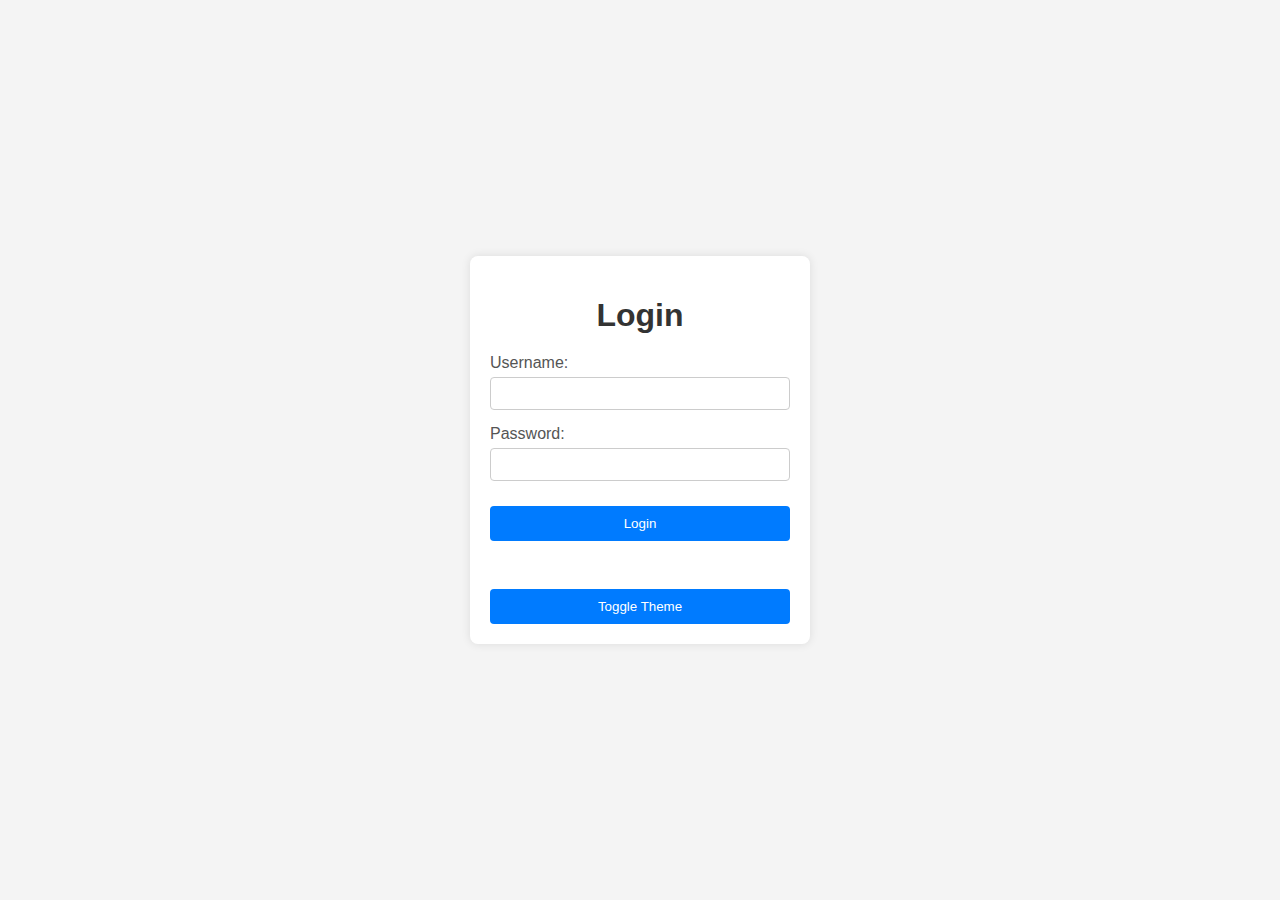
==== index.html @ 45d31650 "Update" ====
<!DOCTYPE html>
<html lang="en">
<head>
    <meta charset="UTF-8">
    <meta name="viewport" content="width=device-width, initial-scale=1.0">
    <title>E-Commerce Demo</title>
    <link rel="stylesheet" href="styles.css">
</head>

<body>
    <div class="container">
        <h1>Login</h1>
        <form id="loginForm" class="form">
            <div class="form-group">
                <label for="username">Username:</label>
                <input type="text" id="username" name="username" required>
            </div>
            <div class="form-group">
                <label for="password">Password:</label>
                <input type="password" id="password" name="password" required>
            </div>
            <input type="hidden" id="csrfToken" name="csrfToken">
            <button type="submit" class="btn">Login</button>
        </form>
        <button id="logoutButton" class="btn" style="display:none;">Logout</button>
        <br>
        <button id="themeToggle" class="btn">Toggle Theme</button>
        <br>
       
    </div>
    <script src="scripts.js"></script>
</body>

</html>
---- styles.css ----
body {
    font-family: 'Arial', sans-serif;
    background-color: #f4f4f4;
    color: #333;
    margin: 0;
    padding: 0;
    display: flex;
    justify-content: center;
    align-items: center;
    height: 100vh;
}

.container {
    background-color: #fff;
    padding: 20px;
    border-radius: 8px;
    box-shadow: 0 0 10px rgba(0, 0, 0, 0.1);
    width: 300px;
    text-align: center;
}

h1 {
    margin-bottom: 20px;
    color: #333;
}

.form {
    margin-bottom: 20px;
}

.form-group {
    margin-bottom: 15px;
    text-align: left;
}

label {
    display: block;
    margin-bottom: 5px;
    color: #555;
}

input[type="text"],
input[type="password"] {
    width: 100%;
    padding: 8px;
    box-sizing: border-box;
    border: 1px solid #ccc;
    border-radius: 4px;
}

.btn {
    background-color: #007bff;
    color: #fff;
    border: none;
    padding: 10px 20px;
    border-radius: 4px;
    cursor: pointer;
    margin-top: 10px;
    width: 100%;
}

.btn:hover {
    background-color: #0056b3;
}

.cart-items {
    margin-top: 20px;
    text-align: left;
}

body.light {
    background-color: #f4f4f4;
    color: #333;
}

body.dark {
    background-color: #333;
    color: #f4f4f4;
}

body.dark .container {
    background-color: #444;
    color: #f4f4f4;
}

body.dark .btn {
    background-color: #555;
}

body.dark .btn:hover {
    background-color: #777;
}

.login-success {
    background-color: #28a745;
    color: #fff;
    padding: 10px;
    border-radius: 4px;
    margin-top: 20px;
    display: none;
}
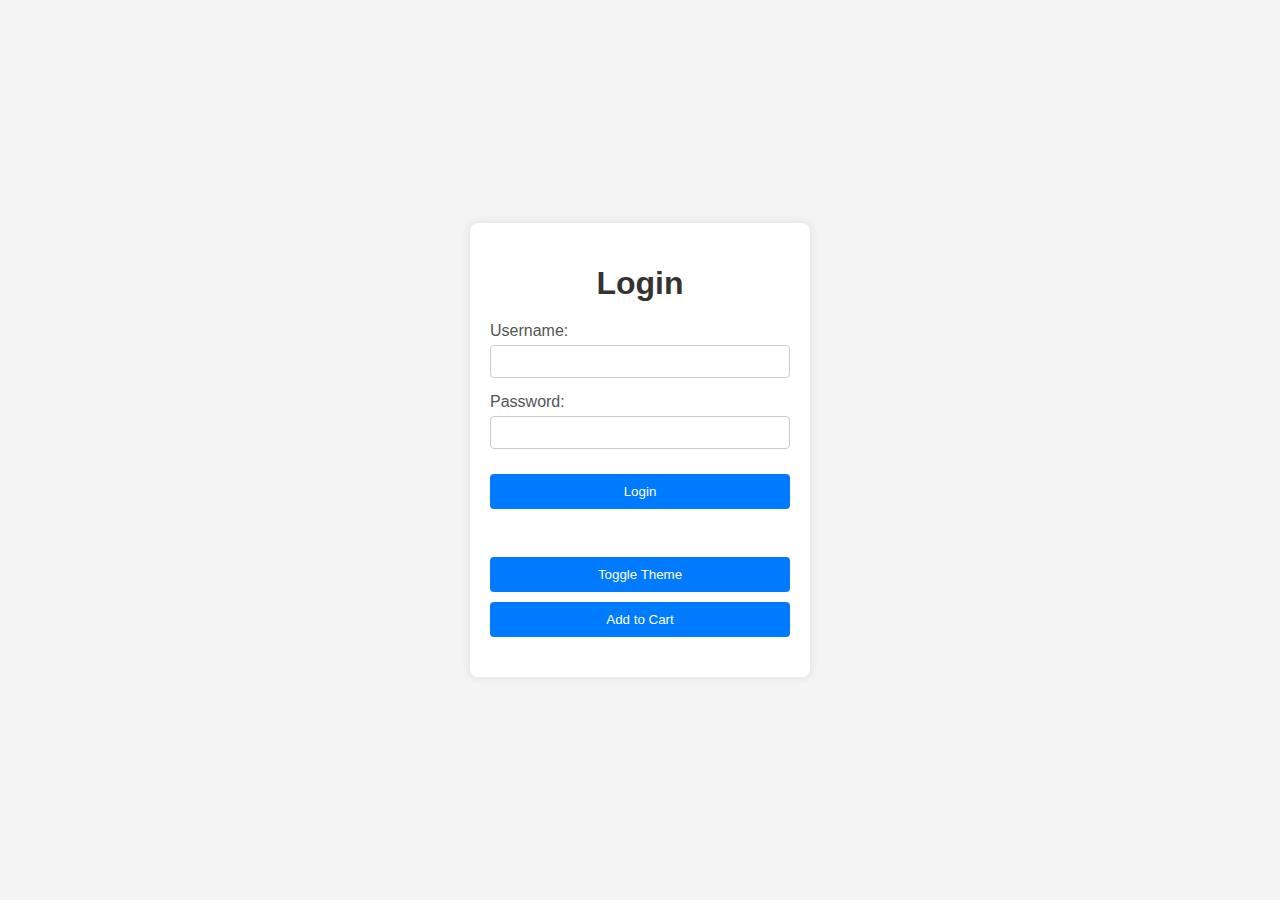
==== commit bfabfd1b: "Updated" ====
--- a/index.html
+++ b/index.html
@@ -26,6 +26,9 @@
         <br>
         <button id="themeToggle" class="btn">Toggle Theme</button>
         <br>
+        <button id="addToCartButton" class="btn">Add to Cart</button>
+        <div id="cartItems" class="cart-items"></div>
+        <div id="loginSuccess" class="login-success" style="display:none;">Login Successful</div>
        
     </div>
     <script src="scripts.js"></script>
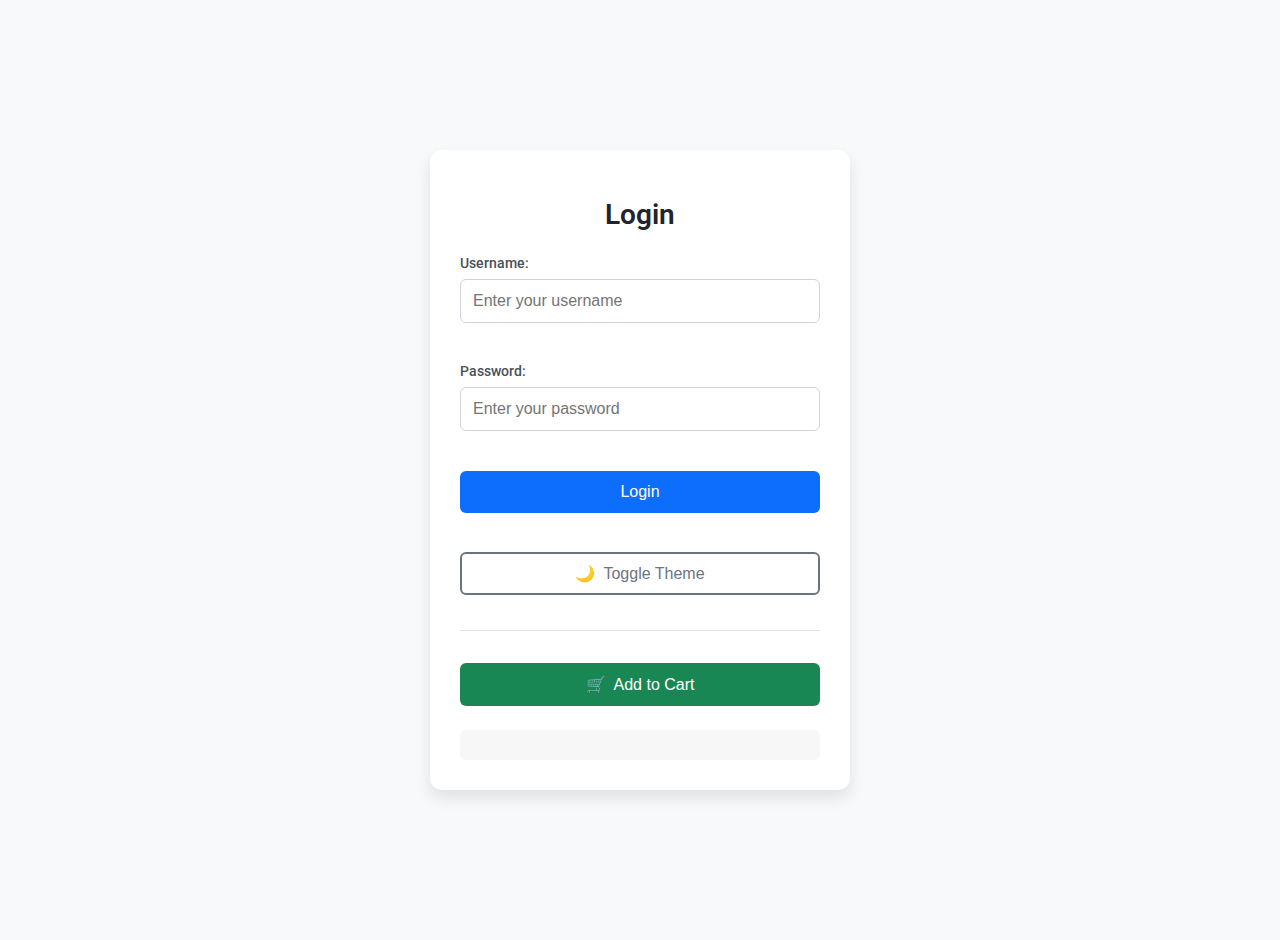
==== commit 2f5237a2: "Enhance login form with validation and improved user experience" ====
--- a/index.html
+++ b/index.html
@@ -3,35 +3,58 @@
 <head>
     <meta charset="UTF-8">
     <meta name="viewport" content="width=device-width, initial-scale=1.0">
+    <meta name="description" content="E-Commerce demo with web storage capabilities">
     <title>E-Commerce Demo</title>
+    <link rel="preconnect" href="https://fonts.googleapis.com">
+    <link rel="preconnect" href="https://fonts.gstatic.com" crossorigin>
+    <link href="https://fonts.googleapis.com/css2?family=Roboto:wght@400;500;600&display=swap" rel="stylesheet">
     <link rel="stylesheet" href="styles.css">
 </head>
 
 <body>
-    <div class="container">
+    <main class="container">
         <h1>Login</h1>
-        <form id="loginForm" class="form">
+        <form id="loginForm" class="form" novalidate>
             <div class="form-group">
                 <label for="username">Username:</label>
-                <input type="text" id="username" name="username" required>
+                <input type="text" id="username" name="username" 
+                       placeholder="Enter your username" 
+                       autocomplete="username" 
+                       pattern="[a-zA-Z0-9_]{3,20}"
+                       title="Username should be 3-20 characters and can contain letters, numbers, and underscores"
+                       required>
+                <div class="error-message" id="username-error"></div>
             </div>
             <div class="form-group">
                 <label for="password">Password:</label>
-                <input type="password" id="password" name="password" required>
+                <input type="password" id="password" name="password" 
+                       placeholder="Enter your password" 
+                       autocomplete="current-password"
+                       pattern="^(?=.*[a-z])(?=.*[A-Z])(?=.*\d).{8,}$"
+                       title="Password should be at least 8 characters with at least one uppercase letter, one lowercase letter, and one number"
+                       required>
+                <div class="error-message" id="password-error"></div>
             </div>
             <input type="hidden" id="csrfToken" name="csrfToken">
-            <button type="submit" class="btn">Login</button>
+            <button type="submit" class="btn btn-primary">Login</button>
         </form>
-        <button id="logoutButton" class="btn" style="display:none;">Logout</button>
-        <br>
-        <button id="themeToggle" class="btn">Toggle Theme</button>
-        <br>
-        <button id="addToCartButton" class="btn">Add to Cart</button>
-        <div id="cartItems" class="cart-items"></div>
-        <div id="loginSuccess" class="login-success" style="display:none;">Login Successful</div>
-       
-    </div>
+        
+        <div class="button-group">
+            <button id="logoutButton" class="btn btn-secondary" style="display:none;">Logout</button>
+            <button id="themeToggle" class="btn btn-outline">Toggle Theme</button>
+        </div>
+        
+        <section class="shopping-section">
+            <button id="addToCartButton" class="btn btn-accent">Add to Cart</button>
+            <div id="cartItems" class="cart-items">
+                <!-- Cart items will be displayed here -->
+            </div>
+        </section>
+        
+        <div id="loginSuccess" class="login-success" aria-live="polite">Login Successful</div>
+    </main>
+    
     <script src="scripts.js"></script>
+  
 </body>
-
 </html>--- a/styles.css
+++ b/styles.css
@@ -1,101 +1,369 @@
 body {
-    font-family: 'Arial', sans-serif;
-    background-color: #f4f4f4;
-    color: #333;
+    font-family: 'Roboto', 'Segoe UI', sans-serif;
+    background-color: #f8f9fa;
+    color: #212529;
     margin: 0;
     padding: 0;
     display: flex;
     justify-content: center;
     align-items: center;
-    height: 100vh;
+    min-height: 100vh;
+    transition: all 0.3s ease;
+    overflow-y: auto; 
+    padding: 20px 0;
 }
 
 .container {
     background-color: #fff;
-    padding: 20px;
-    border-radius: 8px;
-    box-shadow: 0 0 10px rgba(0, 0, 0, 0.1);
-    width: 300px;
+    padding: 30px;
+    border-radius: 12px;
+    box-shadow: 0 8px 16px rgba(0, 0, 0, 0.1);
+    width: 360px;
+    max-width: 90vw;
     text-align: center;
+    transition: all 0.3s ease;
+    margin: 20px 0;
+    max-height: 90vh;
+    overflow-y: auto; 
+    overflow-x: hidden; 
+    display: flex;
+    flex-direction: column; 
 }
 
 h1 {
-    margin-bottom: 20px;
-    color: #333;
+    margin-bottom: 24px;
+    color: #212529;
+    font-weight: 600;
+    font-size: 28px;
 }
 
 .form {
-    margin-bottom: 20px;
+    margin-bottom: 24px;
 }
 
 .form-group {
-    margin-bottom: 15px;
+    margin-bottom: 18px;
     text-align: left;
 }
 
 label {
     display: block;
-    margin-bottom: 5px;
-    color: #555;
+    margin-bottom: 8px;
+    color: #495057;
+    font-weight: 500;
+    font-size: 14px;
+}
+input:not(:focus):invalid {
+    border-color: #ced4da;
+    box-shadow: none;
 }
 
 input[type="text"],
 input[type="password"] {
     width: 100%;
-    padding: 8px;
+    padding: 12px;
     box-sizing: border-box;
-    border: 1px solid #ccc;
+    border: 1px solid #ced4da;
+    border-radius: 6px;
+    font-size: 16px;
+    transition: border-color 0.2s ease;
+}
+
+input:not(:focus):not(:placeholder-shown):invalid {
+    border-color: #ced4da;
+    box-shadow: none;
+}
+input[type="text"]:focus,
+input[type="password"]:focus {
+    border-color: #007bff;
+    outline: none;
+    box-shadow: 0 0 0 3px rgba(0, 123, 255, 0.25);
+}
+
+/* Base button styles */
+.btn {
+    border: none;
+    padding: 12px 20px;
+    border-radius: 6px;
+    cursor: pointer;
+    margin-top: 12px;
+    width: 100%;
+    font-size: 16px;
+    font-weight: 500;
+    transition: all 0.2s ease;
+    display: flex;
+    align-items: center;
+    justify-content: center;
+}
+
+/* Primary button - Login */
+.btn-primary {
+    background-color: #0d6efd;
+    color: #fff;
+}
+
+.btn-primary:hover {
+    background-color: #0b5ed7;
+    transform: translateY(-2px);
+    box-shadow: 0 4px 8px rgba(13, 110, 253, 0.2);
+}
+
+/* Secondary button - Logout */
+.btn-secondary {
+    background-color: #6c757d;
+    color: #fff;
+}
+
+.btn-secondary:hover {
+    background-color: #5c636a;
+    transform: translateY(-2px);
+    box-shadow: 0 4px 8px rgba(108, 117, 125, 0.2);
+}
+
+/* Outline button - Theme Toggle */
+.btn-outline {
+    background-color: transparent;
+    color: #6c757d;
+    border: 2px solid #6c757d;
+    padding: 10px 18px; /* Adjusted to account for border */
+}
+
+.btn-outline:hover {
+    background-color: #6c757d;
+    color: #fff;
+    transform: translateY(-2px);
+    box-shadow: 0 4px 8px rgba(108, 117, 125, 0.2);
+}
+
+/* Accent button - Add to Cart */
+.btn-accent {
+    background-color: #198754;
+    color: #fff;
+}
+
+.btn-accent:hover {
+    background-color: #157347;
+    transform: translateY(-2px);
+    box-shadow: 0 4px 8px rgba(25, 135, 84, 0.2);
+}
+
+/* Button group styling */
+.button-group {
+    display: flex;
+    gap: 10px;
+    margin: 15px 0;
+}
+
+.button-group .btn {
+    margin-top: 0; /* Remove top margin inside button group */
+}
+
+/* Shopping section styling */
+.shopping-section {
+    margin-top: 20px;
+    border-top: 1px solid rgba(0, 0, 0, 0.1);
+    padding-top: 20px;
+}
+
+/* Dark mode adjustments */
+body.dark .btn-outline {
+    color: #adb5bd;
+    border-color: #adb5bd;
+}
+
+body.dark .btn-outline:hover {
+    background-color: #adb5bd;
+    color: #212529;
+}
+
+body.dark .btn-accent {
+    background-color: #20c997;
+}
+
+body.dark .btn-accent:hover {
+    background-color: #1ba87e;
+}
+
+body.dark .shopping-section {
+    border-top-color: rgba(255, 255, 255, 0.1);
+}
+
+/* Optional: Add icons to buttons using pseudo-elements */
+.btn-outline::before {
+    content: "🌙";
+    margin-right: 8px;
+}
+
+.btn-accent::before {
+    content: "🛒";
+    margin-right: 8px;
+}
+.cart-items {
+    margin-top: 24px;
+    text-align: left;
+    background-color: rgba(0, 0, 0, 0.03);
+    padding: 15px;
+    border-radius: 6px;
+    max-height: 200px; 
+    overflow-y: auto; 
+    word-break: break-word; 
+}
+
+
+/* Light and Dark modes */
+body.light {
+    background-color: #f8f9fa;
+    color: #212529;
+}
+
+body.dark {
+    background-color: #121212;
+    color: #e9ecef;
+}
+
+body.dark .container {
+    background-color: #222;
+    color: #e9ecef;
+    box-shadow: 0 8px 16px rgba(0, 0, 0, 0.3);
+}
+
+body.dark h1 {
+    color: #e9ecef;
+}
+
+body.dark label {
+    color: #ced4da;
+}
+
+body.dark input[type="text"],
+body.dark input[type="password"] {
+    background-color: #333;
+    border-color: #495057;
+    color: #e9ecef;
+}
+
+body.dark input[type="text"]:focus,
+body.dark input[type="password"]:focus {
+    box-shadow: 0 0 0 3px rgba(13, 110, 253, 0.4);
+}
+
+body.dark .btn {
+    background-color: #0d6efd;
+}
+
+body.dark .btn:hover {
+    background-color: #0b5ed7;
+}
+
+body.dark .cart-items {
+    background-color: rgba(255, 255, 255, 0.05);
+}
+
+.login-success {
+    background-color: #198754;
+    color: #fff;
+    padding: 15px;
+    border-radius: 6px;
+    margin-top: 24px;
+    display: none;
+    font-weight: 500;
+    animation: fadeIn 0.5s;
+}
+
+@keyframes fadeIn {
+    from { opacity: 0; transform: translateY(-10px); }
+    to { opacity: 1; transform: translateY(0); }
+}
+
+.error-message {
+    color: #dc3545;
+    font-size: 12px;
+    margin-top: 5px;
+    font-weight: 500;
+    min-height: 17px;
+    transition: all 0.2s ease;
+}
+
+input:invalid {
+    border-color: #dc3545;
+}
+
+input:invalid:focus {
+    border-color: #dc3545;
+    box-shadow: 0 0 0 3px rgba(220, 53, 69, 0.25);
+}
+
+body.dark .error-message {
+    color: #ff6b6b;
+}
+
+body.dark input:invalid {
+    border-color: #ff6b6b;
+}
+
+body.dark input:invalid:focus {
+    box-shadow: 0 0 0 3px rgba(255, 107, 107, 0.4);
+}
+
+/* Custom scrollbar styling */
+::-webkit-scrollbar {
+    width: 8px;
+}
+
+::-webkit-scrollbar-track {
+    background: #f1f1f1;
+    border-radius: 10px;
+}
+
+::-webkit-scrollbar-thumb {
+    background: #c1c1c1;
+    border-radius: 10px;
+}
+
+::-webkit-scrollbar-thumb:hover {
+    background: #888;
+}
+
+/* Dark mode scrollbar */
+body.dark ::-webkit-scrollbar-track {
+    background: #2d2d2d;
+}
+
+body.dark ::-webkit-scrollbar-thumb {
+    background: #4d4d4d;
+}
+
+body.dark ::-webkit-scrollbar-thumb:hover {
+    background: #5d5d5d;
+}
+
+/* Custom scrollbar specifically for cart items */
+.cart-items::-webkit-scrollbar {
+    width: 6px;
+}
+
+.cart-items::-webkit-scrollbar-track {
+    background: rgba(0, 0, 0, 0.02);
     border-radius: 4px;
 }
 
-.btn {
-    background-color: #007bff;
-    color: #fff;
-    border: none;
-    padding: 10px 20px;
+.cart-items::-webkit-scrollbar-thumb {
+    background: rgba(0, 0, 0, 0.1);
     border-radius: 4px;
-    cursor: pointer;
-    margin-top: 10px;
-    width: 100%;
-}
-
-.btn:hover {
-    background-color: #0056b3;
-}
-
-.cart-items {
-    margin-top: 20px;
-    text-align: left;
-}
-
-body.light {
-    background-color: #f4f4f4;
-    color: #333;
-}
-
-body.dark {
-    background-color: #333;
-    color: #f4f4f4;
-}
-
-body.dark .container {
-    background-color: #444;
-    color: #f4f4f4;
-}
-
-body.dark .btn {
-    background-color: #555;
-}
-
-body.dark .btn:hover {
-    background-color: #777;
-}
-
-.login-success {
-    background-color: #28a745;
-    color: #fff;
-    padding: 10px;
-    border-radius: 4px;
-    margin-top: 20px;
-    display: none;
+}
+
+.cart-items::-webkit-scrollbar-thumb:hover {
+    background: rgba(0, 0, 0, 0.15);
+}
+
+body.dark .cart-items::-webkit-scrollbar-track {
+    background: rgba(255, 255, 255, 0.05);
+}
+
+body.dark .cart-items::-webkit-scrollbar-thumb {
+    background: rgba(255, 255, 255, 0.1);
+}
+
+body.dark .cart-items::-webkit-scrollbar-thumb:hover {
+    background: rgba(255, 255, 255, 0.15);
 }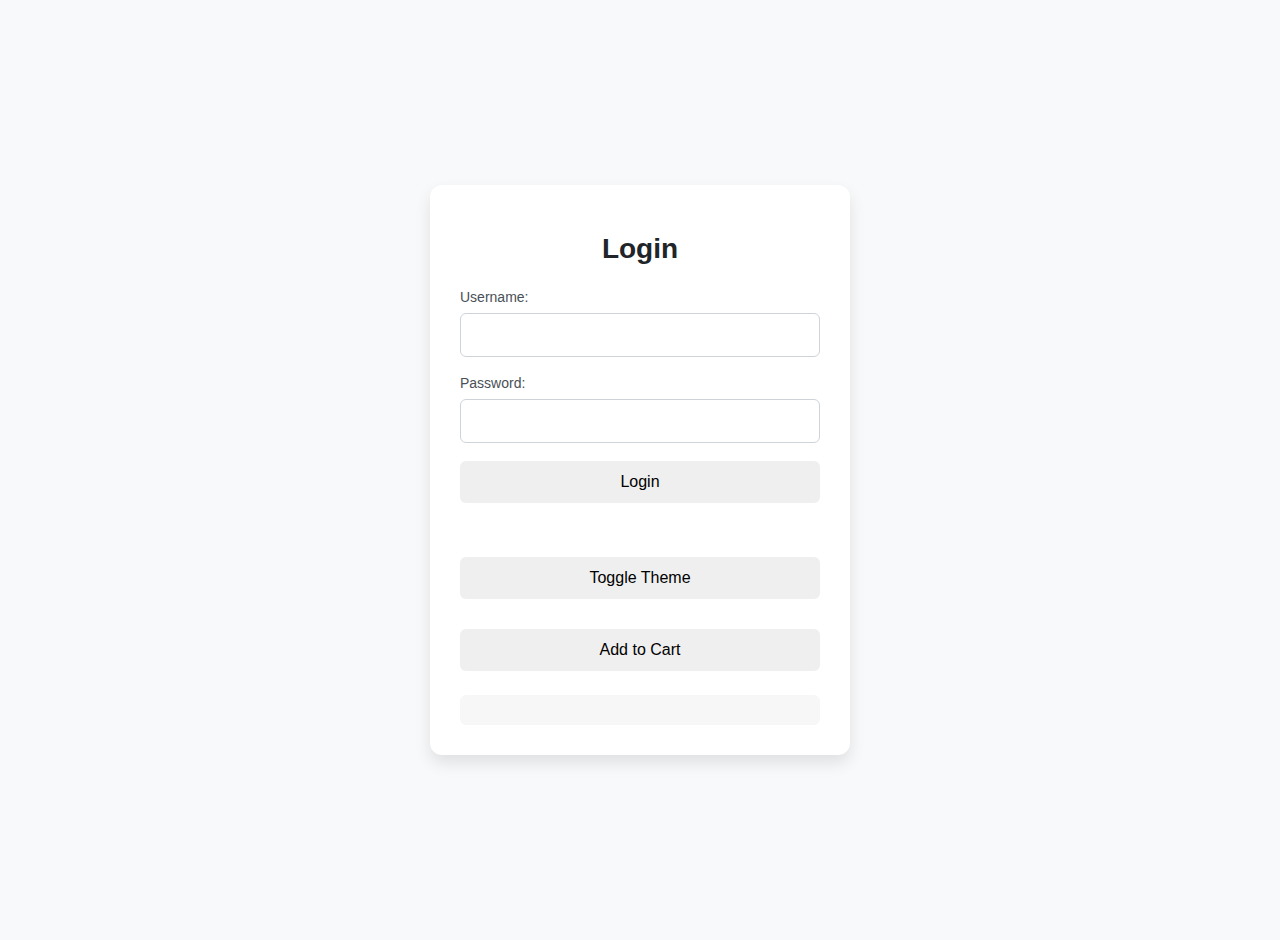
==== commit 385bcd4f: "new updates added" ====
--- a/index.html
+++ b/index.html
@@ -3,58 +3,34 @@
 <head>
     <meta charset="UTF-8">
     <meta name="viewport" content="width=device-width, initial-scale=1.0">
-    <meta name="description" content="E-Commerce demo with web storage capabilities">
-    <title>E-Commerce Demo</title>
-    <link rel="preconnect" href="https://fonts.googleapis.com">
-    <link rel="preconnect" href="https://fonts.gstatic.com" crossorigin>
-    <link href="https://fonts.googleapis.com/css2?family=Roboto:wght@400;500;600&display=swap" rel="stylesheet">
+    <title>E-Commerce Demo page</title>
     <link rel="stylesheet" href="styles.css">
 </head>
 
 <body>
-    <main class="container">
+    <div class="container">
         <h1>Login</h1>
-        <form id="loginForm" class="form" novalidate>
+        <form id="loginForm" class="form">
             <div class="form-group">
                 <label for="username">Username:</label>
-                <input type="text" id="username" name="username" 
-                       placeholder="Enter your username" 
-                       autocomplete="username" 
-                       pattern="[a-zA-Z0-9_]{3,20}"
-                       title="Username should be 3-20 characters and can contain letters, numbers, and underscores"
-                       required>
-                <div class="error-message" id="username-error"></div>
+                <input type="text" id="username" name="username" required>
             </div>
             <div class="form-group">
                 <label for="password">Password:</label>
-                <input type="password" id="password" name="password" 
-                       placeholder="Enter your password" 
-                       autocomplete="current-password"
-                       pattern="^(?=.*[a-z])(?=.*[A-Z])(?=.*\d).{8,}$"
-                       title="Password should be at least 8 characters with at least one uppercase letter, one lowercase letter, and one number"
-                       required>
-                <div class="error-message" id="password-error"></div>
+                <input type="password" id="password" name="password" required>
             </div>
             <input type="hidden" id="csrfToken" name="csrfToken">
-            <button type="submit" class="btn btn-primary">Login</button>
+            <button type="submit" class="btn">Login</button>
         </form>
-        
-        <div class="button-group">
-            <button id="logoutButton" class="btn btn-secondary" style="display:none;">Logout</button>
-            <button id="themeToggle" class="btn btn-outline">Toggle Theme</button>
-        </div>
-        
-        <section class="shopping-section">
-            <button id="addToCartButton" class="btn btn-accent">Add to Cart</button>
-            <div id="cartItems" class="cart-items">
-                <!-- Cart items will be displayed here -->
-            </div>
-        </section>
-        
-        <div id="loginSuccess" class="login-success" aria-live="polite">Login Successful</div>
-    </main>
-    
+        <button id="logoutButton" class="btn" style="display:none;">Logout</button>
+        <br>
+        <button id="themeToggle" class="btn">Toggle Theme</button>
+        <br>
+        <button id="addToCartButton" class="btn">Add to Cart</button>
+        <div id="cartItems" class="cart-items"></div>
+        <div id="loginSuccess" class="login-success" style="display:none;">Login Successful</div>
+    </div>
     <script src="scripts.js"></script>
-  
 </body>
+
 </html>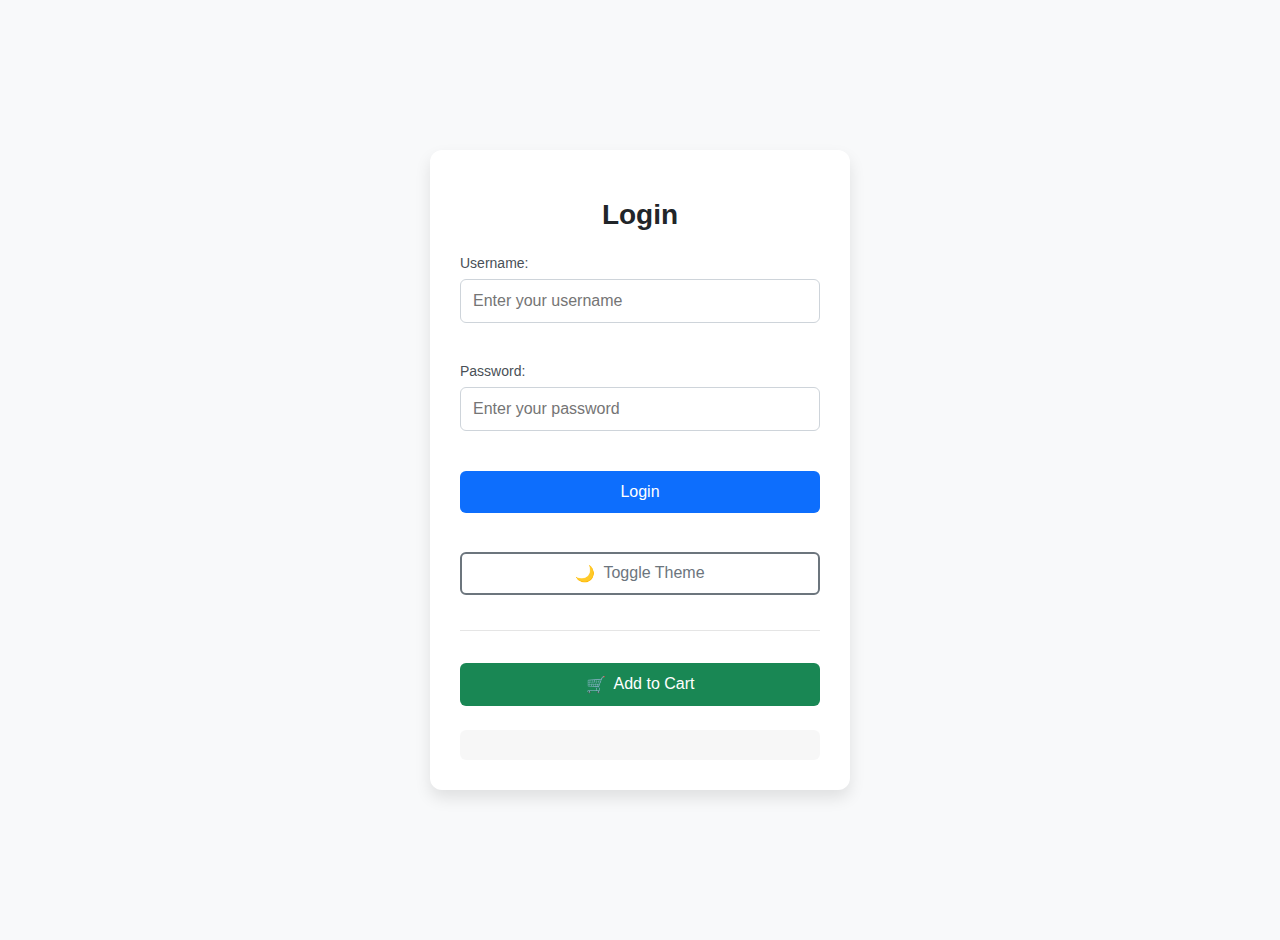
==== commit 81ac907a: "Merge branch 'main' of https://github.com/ALU-BSE/web-storage-activity-cool_coders" ====
--- a/index.html
+++ b/index.html
@@ -3,34 +3,54 @@
 <head>
     <meta charset="UTF-8">
     <meta name="viewport" content="width=device-width, initial-scale=1.0">
-    <title>E-Commerce Demo page</title>
+    <title>E-Commerce Demo</title>
     <link rel="stylesheet" href="styles.css">
 </head>
 
 <body>
-    <div class="container">
+    <main class="container">
         <h1>Login</h1>
-        <form id="loginForm" class="form">
+        <form id="loginForm" class="form" novalidate>
             <div class="form-group">
                 <label for="username">Username:</label>
-                <input type="text" id="username" name="username" required>
+                <input type="text" id="username" name="username" 
+                       placeholder="Enter your username" 
+                       autocomplete="username" 
+                       pattern="[a-zA-Z0-9_]{3,20}"
+                       title="Username should be 3-20 characters and can contain letters, numbers, and underscores"
+                       required>
+                <div class="error-message" id="username-error"></div>
             </div>
             <div class="form-group">
                 <label for="password">Password:</label>
-                <input type="password" id="password" name="password" required>
+                <input type="password" id="password" name="password" 
+                       placeholder="Enter your password" 
+                       autocomplete="current-password"
+                       pattern="^(?=.*[a-z])(?=.*[A-Z])(?=.*\d).{8,}$"
+                       title="Password should be at least 8 characters with at least one uppercase letter, one lowercase letter, and one number"
+                       required>
+                <div class="error-message" id="password-error"></div>
             </div>
             <input type="hidden" id="csrfToken" name="csrfToken">
-            <button type="submit" class="btn">Login</button>
+            <button type="submit" class="btn btn-primary">Login</button>
         </form>
-        <button id="logoutButton" class="btn" style="display:none;">Logout</button>
-        <br>
-        <button id="themeToggle" class="btn">Toggle Theme</button>
-        <br>
-        <button id="addToCartButton" class="btn">Add to Cart</button>
-        <div id="cartItems" class="cart-items"></div>
-        <div id="loginSuccess" class="login-success" style="display:none;">Login Successful</div>
-    </div>
+        
+        <div class="button-group">
+            <button id="logoutButton" class="btn btn-secondary" style="display:none;">Logout</button>
+            <button id="themeToggle" class="btn btn-outline">Toggle Theme</button>
+        </div>
+        
+        <section class="shopping-section">
+            <button id="addToCartButton" class="btn btn-accent">Add to Cart</button>
+            <div id="cartItems" class="cart-items">
+                <!-- Cart items will be displayed here -->
+            </div>
+        </section>
+        
+        <div id="loginSuccess" class="login-success" aria-live="polite">Login Successful</div>
+    </main>
+    
     <script src="scripts.js"></script>
+  
 </body>
-
 </html>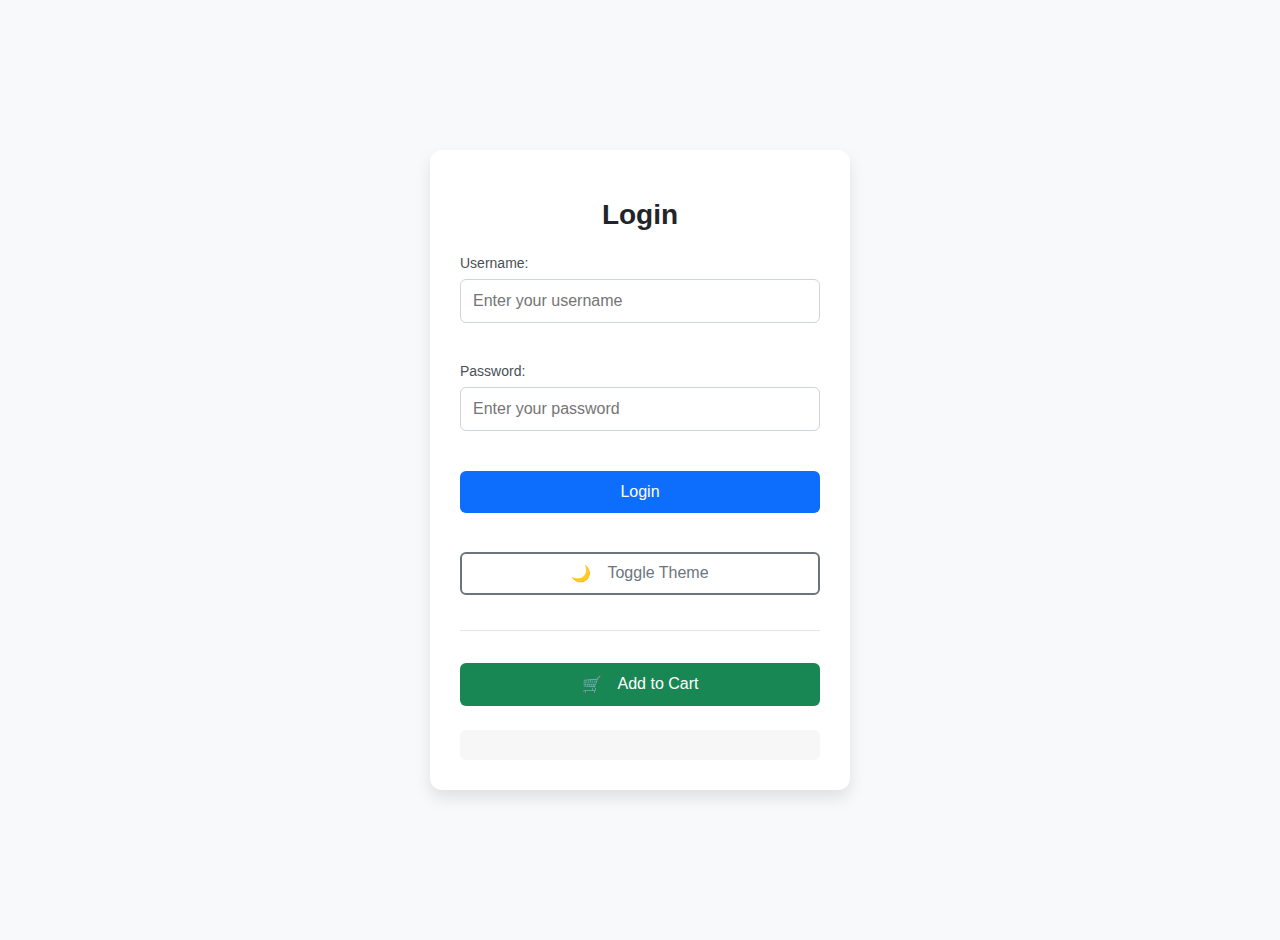
==== commit 4ab4443b: "updtes" ====
--- a/index.html
+++ b/index.html
@@ -3,7 +3,7 @@
 <head>
     <meta charset="UTF-8">
     <meta name="viewport" content="width=device-width, initial-scale=1.0">
-    <title>E-Commerce Demo</title>
+    <title>E-Commerce Demo page</title>
     <link rel="stylesheet" href="styles.css">
 </head>
 
@@ -43,7 +43,7 @@
         <section class="shopping-section">
             <button id="addToCartButton" class="btn btn-accent">Add to Cart</button>
             <div id="cartItems" class="cart-items">
-                <!-- Cart items will be displayed here -->
+                <!-- Cart item will be displayed here -->
             </div>
         </section>
         
--- a/styles.css
+++ b/styles.css
@@ -35,6 +35,7 @@
     color: #212529;
     font-weight: 600;
     font-size: 28px;
+
 }
 
 .form {
@@ -94,6 +95,7 @@
     display: flex;
     align-items: center;
     justify-content: center;
+    gap: 8px;
 }
 
 /* Primary button - Login */
@@ -112,6 +114,7 @@
 .btn-secondary {
     background-color: #6c757d;
     color: #fff;
+    
 }
 
 .btn-secondary:hover {
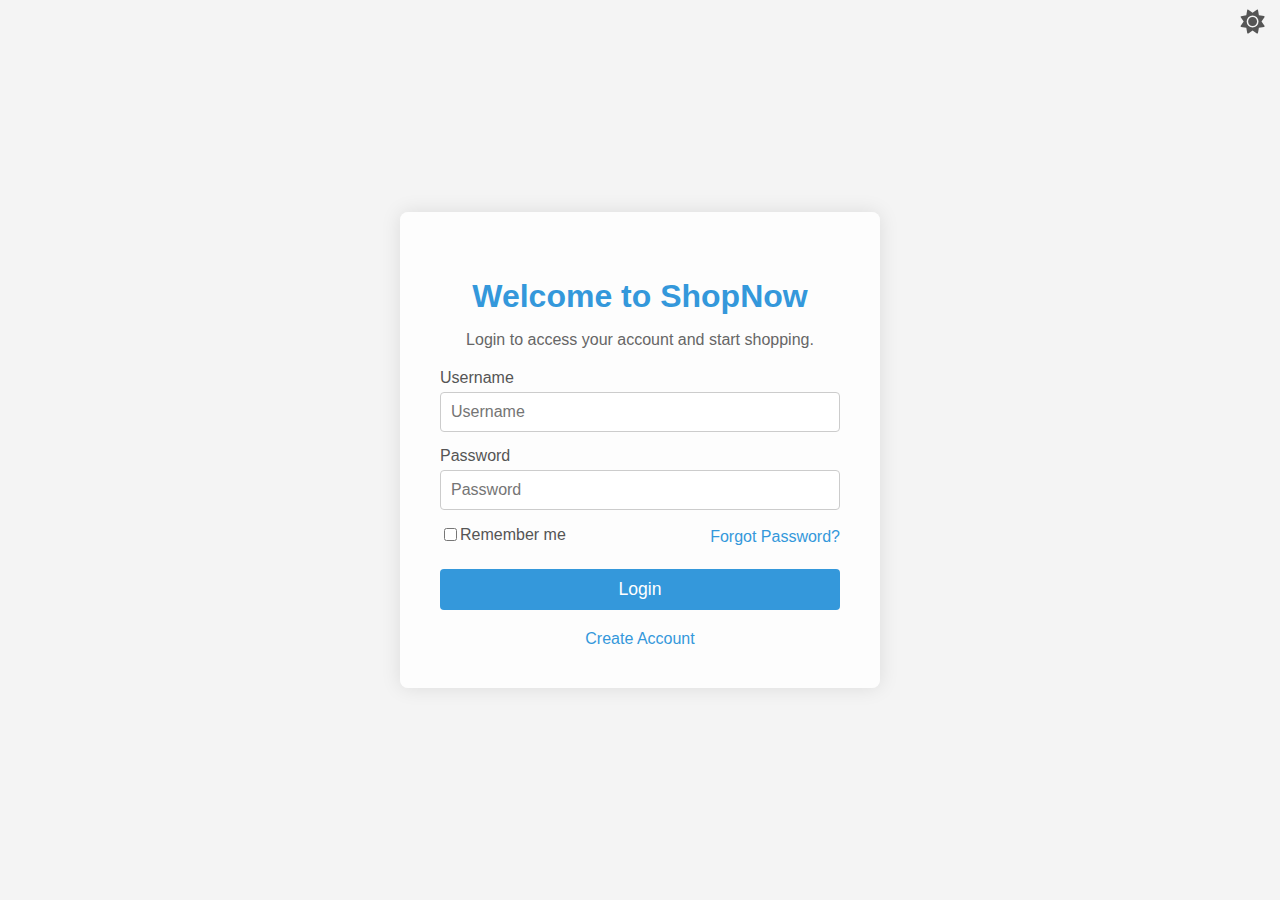
==== commit 258edda7: "Add shopping cart page and theme toggle functionality" ====
--- a/index.html
+++ b/index.html
@@ -3,54 +3,48 @@
 <head>
     <meta charset="UTF-8">
     <meta name="viewport" content="width=device-width, initial-scale=1.0">
-    <title>E-Commerce Demo page</title>
+    <title>ShopNow Login Page</title>
     <link rel="stylesheet" href="styles.css">
+    <link rel="stylesheet" href="https://cdnjs.cloudflare.com/ajax/libs/font-awesome/6.0.0-beta3/css/all.min.css">
 </head>
+<body>
+    <!-- Theme Toggle -->
+    <div class="theme-toggle-container">
+        <input type="checkbox" id="themeToggle" class="theme-toggle">
+        <label for="themeToggle" class="theme-toggle-label">
+            <i class="fas fa-sun" id="sunIcon"></i>
+            <i class="fas fa-moon" id="moonIcon"></i>
+        </label>
+    </div>
 
-<body>
-    <main class="container">
-        <h1>Login</h1>
-        <form id="loginForm" class="form" novalidate>
-            <div class="form-group">
-                <label for="username">Username:</label>
-                <input type="text" id="username" name="username" 
-                       placeholder="Enter your username" 
-                       autocomplete="username" 
-                       pattern="[a-zA-Z0-9_]{3,20}"
-                       title="Username should be 3-20 characters and can contain letters, numbers, and underscores"
-                       required>
-                <div class="error-message" id="username-error"></div>
+    <!-- Login Form -->
+    <div class="login-container">
+        <div class="login-card">
+            <h2>Welcome to ShopNow</h2>
+            <p>Login to access your account and start shopping.</p>
+            <form id="login-form" onsubmit="login(event)">
+                <div class="form-group">
+                    <label for="username">Username</label>
+                    <input type="text" id="username" placeholder="Username" required>
+                </div>
+                <div class="form-group">
+                    <label for="password">Password</label>
+                    <input type="password" id="password" placeholder="Password" required>
+                </div>
+                <div class="form-options">
+                    <label>
+                        <input type="checkbox"> Remember me
+                    </label>
+                    <a href="#">Forgot Password?</a>
+                </div>
+                <button type="submit" class="btn">Login</button>
+            </form>
+            <div class="create-account">
+                <a href="#">Create Account</a>
             </div>
-            <div class="form-group">
-                <label for="password">Password:</label>
-                <input type="password" id="password" name="password" 
-                       placeholder="Enter your password" 
-                       autocomplete="current-password"
-                       pattern="^(?=.*[a-z])(?=.*[A-Z])(?=.*\d).{8,}$"
-                       title="Password should be at least 8 characters with at least one uppercase letter, one lowercase letter, and one number"
-                       required>
-                <div class="error-message" id="password-error"></div>
-            </div>
-            <input type="hidden" id="csrfToken" name="csrfToken">
-            <button type="submit" class="btn btn-primary">Login</button>
-        </form>
-        
-        <div class="button-group">
-            <button id="logoutButton" class="btn btn-secondary" style="display:none;">Logout</button>
-            <button id="themeToggle" class="btn btn-outline">Toggle Theme</button>
         </div>
-        
-        <section class="shopping-section">
-            <button id="addToCartButton" class="btn btn-accent">Add to Cart</button>
-            <div id="cartItems" class="cart-items">
-                <!-- Cart item will be displayed here -->
-            </div>
-        </section>
-        
-        <div id="loginSuccess" class="login-success" aria-live="polite">Login Successful</div>
-    </main>
-    
+    </div>
     <script src="scripts.js"></script>
-  
+    <script src="toogle.js"></script>
 </body>
 </html>--- a/styles.css
+++ b/styles.css
@@ -1,372 +1,392 @@
+/* General styles */
 body {
-    font-family: 'Roboto', 'Segoe UI', sans-serif;
-    background-color: #f8f9fa;
-    color: #212529;
+    font-family: 'Arial', sans-serif;
+    background-color: #f4f4f4;
+    color: #333;
     margin: 0;
     padding: 0;
+}
+
+body.dark-mode {
+    background-color: #333;
+    color: #f4f4f4;
+}
+
+body.dark-mode .login-card {
+    background-color: rgba(0, 0, 0, 0.8);
+    color: #f4f4f4;
+}
+
+/* Theme toggle styles */
+.theme-toggle-container {
+    position: fixed;
+    top: 10px;
+    right: 10px;
+}
+
+.theme-toggle {
+    display: none;
+}
+
+.theme-toggle-label {
+    display: flex;
+    align-items: center;
+    cursor: pointer;
+}
+
+.theme-toggle-label i {
+    font-size: 1.5rem;
+    margin: 0 5px;
+}
+
+.theme-toggle:checked + .theme-toggle-label .fa-moon {
+    display: block;
+}
+
+.theme-toggle:checked + .theme-toggle-label .fa-sun {
+    display: none;
+}
+
+.theme-toggle:not(:checked) + .theme-toggle-label .fa-moon {
+    display: none;
+}
+
+.theme-toggle:not(:checked) + .theme-toggle-label .fa-sun {
+    display: block;
+}
+
+
+/* Header styles */
+header {
+    background-color: #3498db;
+    padding: 15px 30px;
+    display: flex;
+    justify-content: space-between;
+    align-items: center;
+    box-shadow: 0px 2px 10px rgba(0, 0, 0, 0.1);
+}
+
+header.dark-mode {
+    background-color: #2c3e50;
+}
+
+.header-content {
+    display: flex;
+    justify-content: space-between;
+    align-items: center;
+    width: 100%;
+}
+
+h1 {
+    color: white;
+    font-size: 1.8rem;
+    margin: 0;
+    font-weight: 600;
+}
+
+.cart-icon {
+    color: #fff;
+    font-size: 1rem;
+}
+
+.cart-icon a {
+    color: #fff;
+    text-decoration: none;
+    font-weight: bold;
+}
+
+.cart-icon a:hover {
+    text-decoration: underline;
+}
+
+#cartCount {
+    font-weight: bold;
+}
+
+#logoutButton {
+    background-color: #fff;
+    color: #000;
+    border: none;
+    width: 100px;
+    padding: 10px 20px;
+    border-radius: 4px;
+    cursor: pointer;
+    font-size: 1rem;
+    transition: background-color 0.3s ease;
+}
+
+#logoutButton:hover {
+    background-color: #c0392b;
+}
+
+/* Login page styles */
+.login-container {
     display: flex;
     justify-content: center;
     align-items: center;
-    min-height: 100vh;
-    transition: all 0.3s ease;
-    overflow-y: auto; 
-    padding: 20px 0;
-}
-
-.container {
-    background-color: #fff;
-    padding: 30px;
-    border-radius: 12px;
-    box-shadow: 0 8px 16px rgba(0, 0, 0, 0.1);
-    width: 360px;
-    max-width: 90vw;
+    height: 100vh;
+    width: 100%;
+}
+
+.login-card {
+    background-color: rgba(255, 255, 255, 0.8);
+    padding: 40px;
+    border-radius: 8px;
+    box-shadow: 0 0 20px rgba(0, 0, 0, 0.1);
     text-align: center;
-    transition: all 0.3s ease;
-    margin: 20px 0;
-    max-height: 90vh;
-    overflow-y: auto; 
-    overflow-x: hidden; 
-    display: flex;
-    flex-direction: column; 
-}
-
-h1 {
-    margin-bottom: 24px;
-    color: #212529;
-    font-weight: 600;
-    font-size: 28px;
-
-}
-
-.form {
-    margin-bottom: 24px;
+    color: #333;
+    width: 100%;
+    max-width: 400px;
+}
+
+h2 {
+    color: #3498db;
+    font-size: 2rem;
+    margin-bottom: 10px;
+}
+
+p {
+    color: #666;
+    margin-bottom: 20px;
 }
 
 .form-group {
-    margin-bottom: 18px;
+    margin-bottom: 15px;
     text-align: left;
 }
 
 label {
     display: block;
-    margin-bottom: 8px;
-    color: #495057;
-    font-weight: 500;
-    font-size: 14px;
-}
-input:not(:focus):invalid {
-    border-color: #ced4da;
-    box-shadow: none;
+    margin-bottom: 5px;
+    color: #555;
 }
 
 input[type="text"],
 input[type="password"] {
     width: 100%;
-    padding: 12px;
+    padding: 10px;
     box-sizing: border-box;
-    border: 1px solid #ced4da;
-    border-radius: 6px;
-    font-size: 16px;
-    transition: border-color 0.2s ease;
-}
-
-input:not(:focus):not(:placeholder-shown):invalid {
-    border-color: #ced4da;
-    box-shadow: none;
-}
-input[type="text"]:focus,
-input[type="password"]:focus {
-    border-color: #007bff;
-    outline: none;
-    box-shadow: 0 0 0 3px rgba(0, 123, 255, 0.25);
-}
-
-/* Base button styles */
+    border: 1px solid #ccc;
+    border-radius: 4px;
+    font-size: 1rem;
+}
+
+.form-options {
+    display: flex;
+    justify-content: space-between;
+    align-items: center;
+    margin-bottom: 20px;
+}
+
+.form-options label {
+    display: flex;
+    align-items: center;
+    color: #555;
+}
+
+.form-options a {
+    color: #3498db;
+    text-decoration: none;
+}
+
+.form-options a:hover {
+    text-decoration: underline;
+}
+
 .btn {
+    background-color: #3498db;
+    color: #fff;
     border: none;
-    padding: 12px 20px;
-    border-radius: 6px;
-    cursor: pointer;
-    margin-top: 12px;
-    width: 100%;
-    font-size: 16px;
-    font-weight: 500;
-    transition: all 0.2s ease;
-    display: flex;
-    align-items: center;
-    justify-content: center;
-    gap: 8px;
-}
-
-/* Primary button - Login */
-.btn-primary {
-    background-color: #0d6efd;
-    color: #fff;
-}
-
-.btn-primary:hover {
-    background-color: #0b5ed7;
-    transform: translateY(-2px);
-    box-shadow: 0 4px 8px rgba(13, 110, 253, 0.2);
-}
-
-/* Secondary button - Logout */
-.btn-secondary {
-    background-color: #6c757d;
-    color: #fff;
-    
-}
-
-.btn-secondary:hover {
-    background-color: #5c636a;
-    transform: translateY(-2px);
-    box-shadow: 0 4px 8px rgba(108, 117, 125, 0.2);
-}
-
-/* Outline button - Theme Toggle */
-.btn-outline {
-    background-color: transparent;
-    color: #6c757d;
-    border: 2px solid #6c757d;
-    padding: 10px 18px; /* Adjusted to account for border */
-}
-
-.btn-outline:hover {
-    background-color: #6c757d;
-    color: #fff;
-    transform: translateY(-2px);
-    box-shadow: 0 4px 8px rgba(108, 117, 125, 0.2);
-}
-
-/* Accent button - Add to Cart */
-.btn-accent {
-    background-color: #198754;
-    color: #fff;
-}
-
-.btn-accent:hover {
-    background-color: #157347;
-    transform: translateY(-2px);
-    box-shadow: 0 4px 8px rgba(25, 135, 84, 0.2);
-}
-
-/* Button group styling */
-.button-group {
-    display: flex;
-    gap: 10px;
-    margin: 15px 0;
-}
-
-.button-group .btn {
-    margin-top: 0; /* Remove top margin inside button group */
-}
-
-/* Shopping section styling */
-.shopping-section {
+    padding: 10px 20px;
+    border-radius: 4px;
+    cursor: pointer;
+    width: 100%;
+    font-size: 1.1rem;
+}
+
+.btn:hover {
+    background-color: #2980b9;
+}
+
+.create-account {
     margin-top: 20px;
-    border-top: 1px solid rgba(0, 0, 0, 0.1);
-    padding-top: 20px;
-}
-
-/* Dark mode adjustments */
-body.dark .btn-outline {
-    color: #adb5bd;
-    border-color: #adb5bd;
-}
-
-body.dark .btn-outline:hover {
-    background-color: #adb5bd;
-    color: #212529;
-}
-
-body.dark .btn-accent {
-    background-color: #20c997;
-}
-
-body.dark .btn-accent:hover {
-    background-color: #1ba87e;
-}
-
-body.dark .shopping-section {
-    border-top-color: rgba(255, 255, 255, 0.1);
-}
-
-/* Optional: Add icons to buttons using pseudo-elements */
-.btn-outline::before {
-    content: "🌙";
-    margin-right: 8px;
-}
-
-.btn-accent::before {
-    content: "🛒";
-    margin-right: 8px;
-}
+}
+
+.create-account a {
+    color: #3498db;
+    text-decoration: none;
+}
+
+.create-account a:hover {
+    text-decoration: underline;
+}
+
+/* Additional styles for the shopping dashboard */
+.dashboard-container {
+   
+    padding: 20px;
+    text-align: center;
+}
+
+h1 {
+    font-size: 2rem;
+    margin-bottom: 20px;
+    color: #000;
+}
+
+.product-grid {
+    display: grid;
+    grid-template-columns: repeat(3, 1fr);
+    gap: 20px;
+    max-width: 1200px;
+    margin: 0 auto;
+}
+
+.product-card {
+    padding: 20px;
+    border-radius: 8px;
+    box-shadow: 0px 0px 10px rgba(0, 0, 0, 0.1);
+    text-align: center;
+}
+
+.product-card img {
+    width: 100%;
+    height: auto;
+    border-radius: 8px;
+    object-fit: cover;
+}
+
+.product-card h3 {
+    font-size: 1.2rem;
+    margin: 10px 0;
+}
+
+.add-to-cart {
+    padding: 10px;
+    background-color: #3498db;
+    color: white;
+    border: none;
+    border-radius: 4px;
+    cursor: pointer;
+}
+
+.add-to-cart:hover {
+    background-color: #2980b9;
+}
+
+/* Styles for the cart page */
+.cart-container {
+    padding: 20px;
+    background-color: #ecf0f1;
+    max-width: 900px;
+    margin: 20px auto;
+    border-radius: 8px;
+    box-shadow: 0px 0px 10px rgba(0, 0, 0, 0.1);
+}
+
 .cart-items {
-    margin-top: 24px;
-    text-align: left;
-    background-color: rgba(0, 0, 0, 0.03);
+    margin-top: 20px;
+}
+
+.cart-item {
+    background-color: white;
     padding: 15px;
-    border-radius: 6px;
-    max-height: 200px; 
-    overflow-y: auto; 
-    word-break: break-word; 
-}
-
-
-/* Light and Dark modes */
-body.light {
-    background-color: #f8f9fa;
-    color: #212529;
-}
-
-body.dark {
-    background-color: #121212;
-    color: #e9ecef;
-}
-
-body.dark .container {
-    background-color: #222;
-    color: #e9ecef;
-    box-shadow: 0 8px 16px rgba(0, 0, 0, 0.3);
-}
-
-body.dark h1 {
-    color: #e9ecef;
-}
-
-body.dark label {
-    color: #ced4da;
-}
-
-body.dark input[type="text"],
-body.dark input[type="password"] {
-    background-color: #333;
-    border-color: #495057;
-    color: #e9ecef;
-}
-
-body.dark input[type="text"]:focus,
-body.dark input[type="password"]:focus {
-    box-shadow: 0 0 0 3px rgba(13, 110, 253, 0.4);
-}
-
-body.dark .btn {
-    background-color: #0d6efd;
-}
-
-body.dark .btn:hover {
-    background-color: #0b5ed7;
-}
-
-body.dark .cart-items {
-    background-color: rgba(255, 255, 255, 0.05);
-}
-
-.login-success {
-    background-color: #198754;
-    color: #fff;
-    padding: 15px;
-    border-radius: 6px;
-    margin-top: 24px;
+    border-radius: 4px;
+    margin-bottom: 10px;
+    box-shadow: 0px 0px 5px rgba(0, 0, 0, 0.1);
+}
+
+.cart-item h3 {
+    margin: 0;
+    font-size: 1.2rem;
+}
+
+.cart-item p {
+    color: #777;
+}
+
+#checkoutButton {
+    color: white;
+    border: none;
+    width: 100px;
+    padding: 10px 20px;
+    border-radius: 4px;
+    cursor: pointer;
+    font-size: 1.1rem;
+    width: 100%;
+    margin-top: 20px;
+}
+
+#checkoutButton:hover {
+    color: #27ae60;
+}
+
+/* Modal styles */
+.modal {
     display: none;
-    font-weight: 500;
-    animation: fadeIn 0.5s;
-}
-
-@keyframes fadeIn {
-    from { opacity: 0; transform: translateY(-10px); }
-    to { opacity: 1; transform: translateY(0); }
-}
-
-.error-message {
-    color: #dc3545;
-    font-size: 12px;
-    margin-top: 5px;
-    font-weight: 500;
-    min-height: 17px;
-    transition: all 0.2s ease;
-}
-
-input:invalid {
-    border-color: #dc3545;
-}
-
-input:invalid:focus {
-    border-color: #dc3545;
-    box-shadow: 0 0 0 3px rgba(220, 53, 69, 0.25);
-}
-
-body.dark .error-message {
-    color: #ff6b6b;
-}
-
-body.dark input:invalid {
-    border-color: #ff6b6b;
-}
-
-body.dark input:invalid:focus {
-    box-shadow: 0 0 0 3px rgba(255, 107, 107, 0.4);
-}
-
-/* Custom scrollbar styling */
-::-webkit-scrollbar {
-    width: 8px;
-}
-
-::-webkit-scrollbar-track {
-    background: #f1f1f1;
-    border-radius: 10px;
-}
-
-::-webkit-scrollbar-thumb {
-    background: #c1c1c1;
-    border-radius: 10px;
-}
-
-::-webkit-scrollbar-thumb:hover {
-    background: #888;
-}
-
-/* Dark mode scrollbar */
-body.dark ::-webkit-scrollbar-track {
-    background: #2d2d2d;
-}
-
-body.dark ::-webkit-scrollbar-thumb {
-    background: #4d4d4d;
-}
-
-body.dark ::-webkit-scrollbar-thumb:hover {
-    background: #5d5d5d;
-}
-
-/* Custom scrollbar specifically for cart items */
-.cart-items::-webkit-scrollbar {
-    width: 6px;
-}
-
-.cart-items::-webkit-scrollbar-track {
-    background: rgba(0, 0, 0, 0.02);
-    border-radius: 4px;
-}
-
-.cart-items::-webkit-scrollbar-thumb {
-    background: rgba(0, 0, 0, 0.1);
-    border-radius: 4px;
-}
-
-.cart-items::-webkit-scrollbar-thumb:hover {
-    background: rgba(0, 0, 0, 0.15);
-}
-
-body.dark .cart-items::-webkit-scrollbar-track {
-    background: rgba(255, 255, 255, 0.05);
-}
-
-body.dark .cart-items::-webkit-scrollbar-thumb {
-    background: rgba(255, 255, 255, 0.1);
-}
-
-body.dark .cart-items::-webkit-scrollbar-thumb:hover {
-    background: rgba(255, 255, 255, 0.15);
+    position: fixed;
+    z-index: 1000;
+    left: 0;
+    top: 0;
+    width: 100%;
+    height: 100%;
+    overflow: auto;
+    background-color: rgba(0, 0, 0, 0.5);
+}
+
+.modal-content {
+    background-color: #fff;
+    margin: 15% auto;
+    padding: 20px;
+    border: 1px solid #888;
+    width: 80%;
+    max-width: 600px;
+    border-radius: 8px;
+    text-align: center;
+}
+
+.close {
+    color: #aaa;
+    float: right;
+    font-size: 28px;
+    font-weight: bold;
+}
+
+.close:hover,
+.close:focus {
+    color: #000;
+    text-decoration: none;
+    cursor: pointer;
+}
+
+/* Cart item styles */
+.cart-item {
+    display: flex;
+    align-items: center;
+    margin-bottom: 10px;
+}
+
+.cart-item-image {
+    width: 50px;
+    height: 50px;
+    object-fit: cover;
+    border-radius: 4px;
+    margin-right: 10px;
+}
+
+.cart-item-details {
+    flex-grow: 1;
+}
+
+/* Responsive styles */
+@media (max-width: 900px) {
+    .product-grid {
+        grid-template-columns: repeat(2, 1fr);
+    }
+}
+
+@media (max-width: 600px) {
+    .product-grid {
+        grid-template-columns: 1fr;
+    }
 }